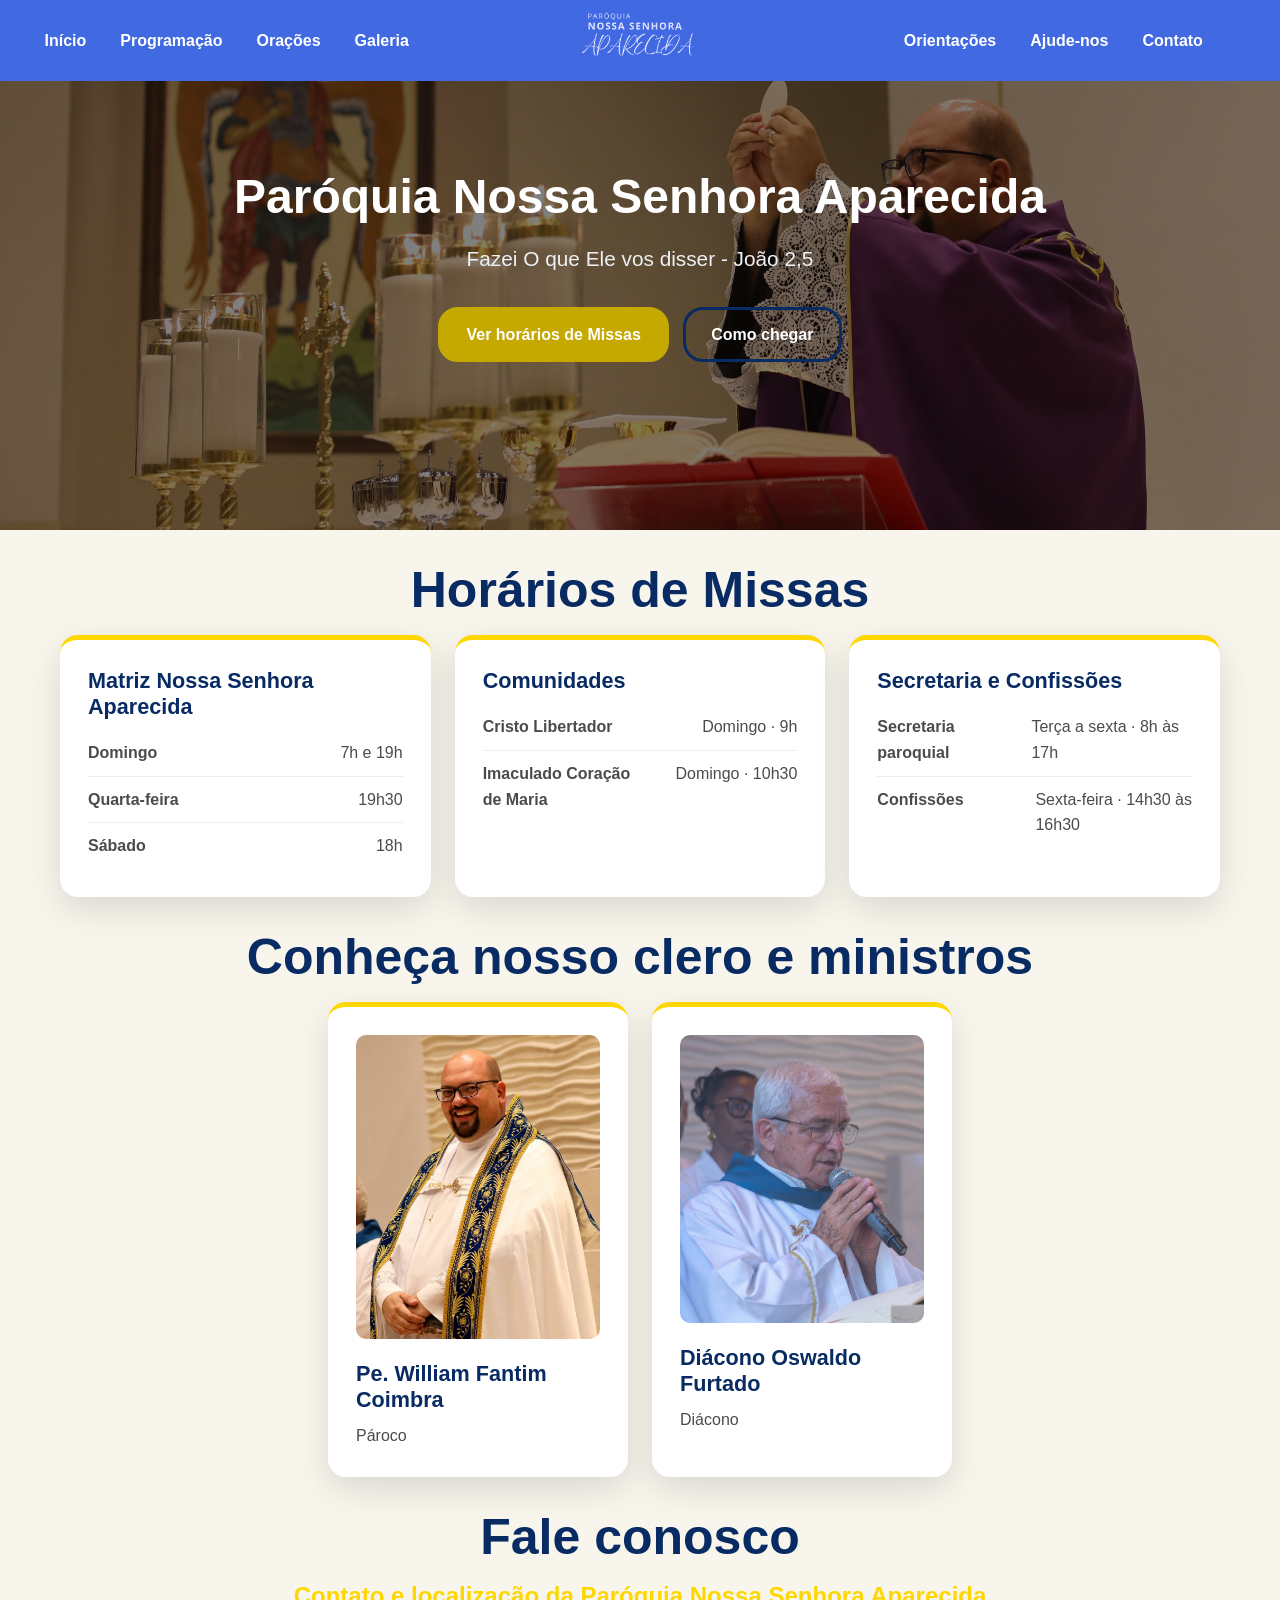
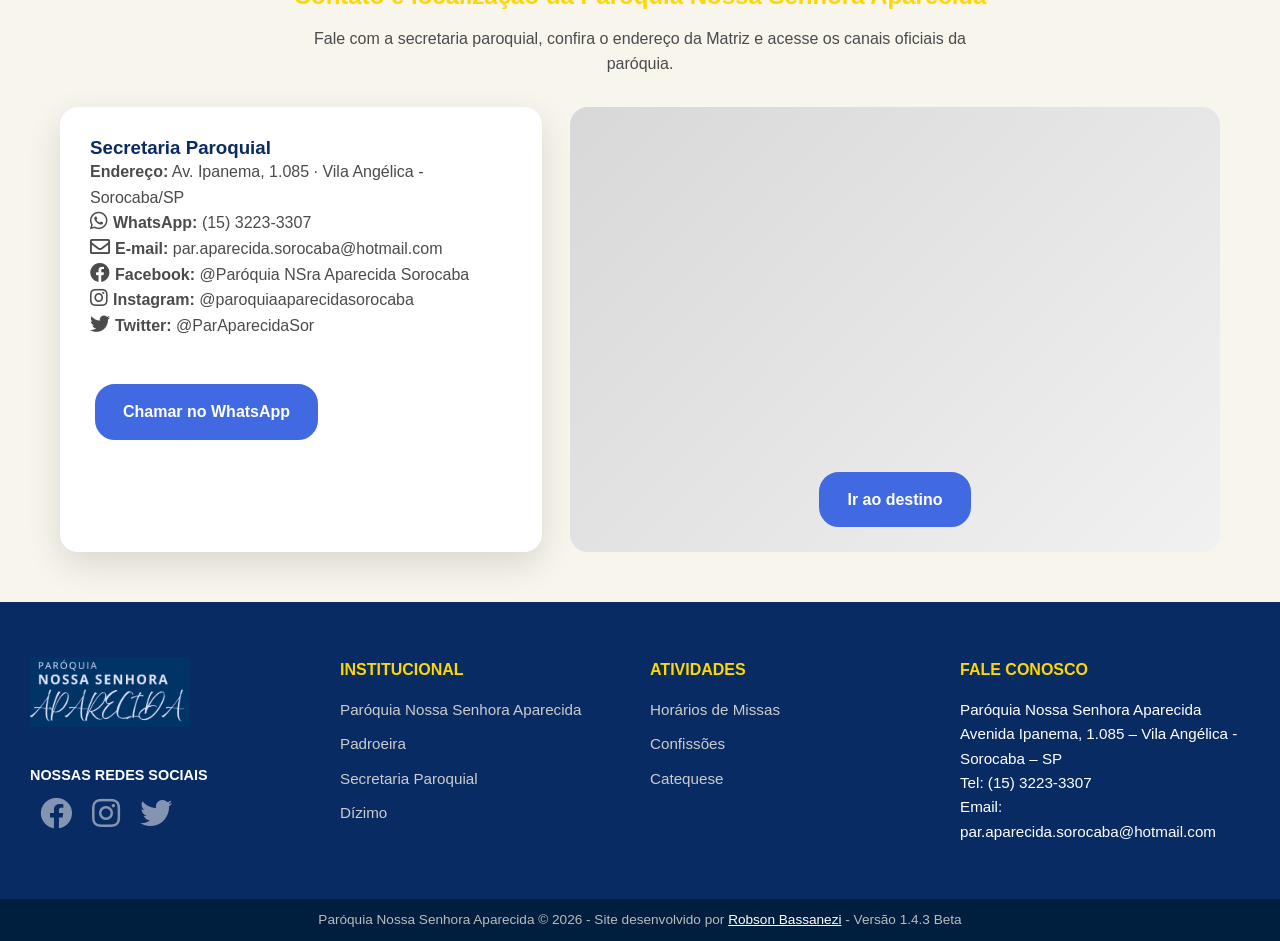
==== index.html @ 01af945e "Galeria adicionada e outras pequenas alterações." ====
<!DOCTYPE html>
<html lang="PT-BR">

<head>
    <meta charset="UTF-8">
    <meta name="viewport" content="width=device-width, initial-scale=1.0"> 

    <link rel="shortcut icon" href="images/global/LogoSite.jpg" type="image/png">
    <link rel="stylesheet" href="css/global/global.css"> <!-- Estilos globais -->
    <link rel="stylesheet" href="css/pages/index/index.css"> <!-- Estilos da página -->
    <link rel="stylesheet" href="https://use.fontawesome.com/releases/v5.15.4/css/all.css">

    <title>Paróquia Nossa Senhora Aparecida | Horários de Missas, Sacramentos e Agenda</title>

    <meta name="description" content="Site oficial da Paróquia Nossa Senhora Aparecida, Vila Angélica, em Sorocaba/SP. Confira horários de missas, confissões, sacramentos, pastorais, agenda paroquial, comunidades, dízimo, contato da secretaria e aprenda orações para aumentar sua fé." />
    <meta name="keywords" content="Paróquia Nossa Senhora Aparecida Sorocaba, Igreja Católica Sorocaba, horários de missa Sorocaba, missa Vila Angélica, sacramentos Sorocaba, batismo Sorocaba, casamento igreja Sorocaba, confissão Sorocaba, Arquidiocese de Sorocaba, Padre Willian, Missa, Santa Missa, Nossa Senhora, Aparecida, Nossa Senhora Aparecida, horário Missas Sorocaba, Pe Willian, paróquia do Padre Willian, pastel" />
    <meta name="author" content="Paróquia Nossa Senhora Aparecida - Vila Angélica" />
    <meta name="robots" content="index, follow, max-image-preview:large" />
    <meta name="theme-color" content="#092b63" />
    <link rel="canonical" href="https://aparecidasorocaba.com.br/" />

    <!-- OPEN GRAPH / WHATSAPP / FACEBOOK -->
    <meta property="og:locale" content="pt_BR" />
    <meta property="og:type" content="website" />
    <meta property="og:title" content="Paróquia Nossa Senhora Aparecida em Sorocaba" />
    <meta property="og:description" content="Horários de missas, sacramentos, pastorais, agenda paroquial e contato da Paróquia Nossa Senhora Aparecida, Vila Angélica, em Sorocaba/SP." />
    <meta property="og:url" content="https://aparecidasorocaba.com.br/" />
    <meta property="og:site_name" content="Paróquia Nossa Senhora Aparecida Sorocaba" />
    <meta property="og:image" content="https://aparecidasorocaba.com.br/assets/img/paroquia-nossa-senhora-aparecida-sorocaba.jpg" />
    <meta property="og:image:alt" content="Paróquia Nossa Senhora Aparecida em Sorocaba" />

    <!-- TWITTER / X -->
    <meta name="twitter:card" content="summary_large_image" />
    <meta name="twitter:title" content="Paróquia Nossa Senhora Aparecida em Sorocaba" />
    <meta name="twitter:description" content="Confira horários de missas, sacramentos, agenda e contato da Paróquia Nossa Senhora Aparecida em Sorocaba/SP." />
    <meta name="twitter:image" content="https://aparecidasorocaba.com.br/assets/img/paroquia-nossa-senhora-aparecida-sorocaba.jpg" />

    <!-- FAVICON -->
    <link rel="icon" href="/images/global/LogoSite.jpg" sizes="any" />
    <link rel="apple-touch-icon" href="/apple-touch-icon.png" />

    <!-- DADOS ESTRUTURADOS PARA GOOGLE E IA -->
    <script type="application/ld+json">
    {
        "@context": "https://schema.org",
        "@type": "Church",
        "name": "Paróquia Nossa Senhora Aparecida",
        "alternateName": "Paróquia Nossa Senhora Aparecida - Vila Angélica",
        "description": "Paróquia católica localizada na Vila Angélica, em Sorocaba/SP, pertencente à Arquidiocese de Sorocaba.",
        "url": "https://aparecidasorocaba.com.br/",
        "logo": "https://aparecidasorocaba.com.br/images/global/LogoSite.jpg",
        "image": "https://aparecidasorocaba.com.br/assets/img/paroquia-nossa-senhora-aparecida-sorocaba.jpg",
        "telephone": "+55-15-3223-3307",
        "email": "par.aparecida.sorocaba@hotmail.com",
        "address": {
        "@type": "PostalAddress",
        "streetAddress": "Av. Ipanema, 1085 - Vila Angélica",
        "addressLocality": "Sorocaba",
        "addressRegion": "SP",
        "postalCode": "18070-671",
        "addressCountry": "BR"
        },
        "geo": {
        "@type": "GeoCoordinates",
        "latitude": "-23.4814673",
        "longitude": "-47.4804649"
        },
        "areaServed": {
        "@type": "City",
        "name": "Sorocaba"
        },
        "parentOrganization": {
        "@type": "Organization",
        "name": "Arquidiocese de Sorocaba",
        "url": "https://arquidiocesesorocaba.org.br/"
        },
        "sameAs": [
        "https://www.instagram.com/paroquiaaparecidasorocaba/"
        ],
        "openingHoursSpecification": [
        {
            "@type": "OpeningHoursSpecification",
            "dayOfWeek": ["Tuesday", "Wednesday", "Thursday", "Friday"],
            "opens": "08:00",
            "closes": "17:00"
        }
        ]
    }
    </script>

    <script type="application/ld+json">
    {
        "@context": "https://schema.org",
        "@type": "FAQPage",
        "mainEntity": [
        {
            "@type": "Question",
            "name": "Quais são os horários de missa da Paróquia Nossa Senhora Aparecida em Sorocaba?",
            "acceptedAnswer": {
            "@type": "Answer",
            "text": "Na Matriz, as missas acontecem aos domingos às 7h e 19h, às quartas-feiras às 19h30 e aos sábados às 18h. Também há missas nas comunidades Cristo Libertador e Imaculado Coração de Maria, às 9h e 10h30 respectivamente."
            }
        },
        {
            "@type": "Question",
            "name": "Onde fica a Paróquia Nossa Senhora Aparecida?",
            "acceptedAnswer": {
            "@type": "Answer",
            "text": "A Paróquia Nossa Senhora Aparecida está localizada na Vila Angélica, em Sorocaba, São Paulo."
            }
        },
        {
            "@type": "Question",
            "name": "Como solicitar batismo, casamento ou outros sacramentos?",
            "acceptedAnswer": {
            "@type": "Answer",
            "text": "Os fiéis podem entrar em contato com a secretaria paroquial para receber orientações sobre documentos, preparação e datas disponíveis para batismo, matrimônio, crisma, primeira comunhão, confissão e unção dos enfermos."
            }
        }
        ]
    }
    </script>

    <script type="application/ld+json">
    {
        "@context": "https://schema.org",
        "@type": "ItemList",
        "name": "Horários de Missas da Paróquia Nossa Senhora Aparecida em Sorocaba",
        "itemListElement": [
        {
            "@type": "ListItem",
            "position": 1,
            "name": "Missa na Matriz - Domingo às 7h e 19h"
        },
        {
            "@type": "ListItem",
            "position": 2,
            "name": "Missa na Matriz - Quarta-feira às 19h30"
        },
        {
            "@type": "ListItem",
            "position": 3,
            "name": "Missa na Matriz - Sábado às 18h"
        },
        {
            "@type": "ListItem",
            "position": 4,
            "name": "Missa na Comunidade Cristo Libertador - Domingo às 9h"
        },
        {
            "@type": "ListItem",
            "position": 5,
            "name": "Missa na Comunidade Imaculado Coração de Maria - Domingo às 10h30"
        }
        ]
    }
    </script>
</head>

<body>
  <!-- NAVBAR -->
  <div id="navbar-placeholder"></div>

  <!-- ====== INÍCIO DA PÁGINA ===== -->
  <main id="inicio-index" class="inicio inicio-index">
      <div class="container">
        <div class="inicio-content">
          <h1>Paróquia Nossa Senhora Aparecida</h1>
          <p>Fazei O que Ele vos disser - João 2,5</p>
          <a href="#horarios" class="botao botao-primario">Ver horários de Missas</a>      
          <a href="#contato" class="botao botao-terciario">Como chegar</a>
        </div>
      </div>
  </main>

  <!-- HORÁRIOS DE MISSAS -->
  <section id="horarios">
    <div class="container">
      <h1>Horários de Missas</h1>
      <div class="grade-3 grade">
        <article class="card">
          <h3>Matriz Nossa Senhora Aparecida</h3>
          <div class="item-card-missa"><strong>Domingo</strong><span>7h e 19h</span></div>
          <div class="item-card-missa"><strong>Quarta-feira</strong><span>19h30</span></div>
          <div class="item-card-missa"><strong>Sábado</strong><span>18h</span></div>
        </article>

        <article class="card card-missa">
          <h3>Comunidades</h3>
          <div class="item-card-missa"><strong>Cristo Libertador</strong><span>Domingo · 9h</span></div>
          <div class="item-card-missa"><strong>Imaculado Coração<br>de Maria</strong><span>Domingo · 10h30</span></div>  
        </article>

        <article class="card card-missa">
          <h3>Secretaria e Confissões</h3>
          <div class="item-card-missa"><strong>Secretaria paroquial</strong><span>Terça a sexta · 8h às 17h</span></div>
          <div class="item-card-missa"><strong>Confissões</strong><span>Sexta-feira · 14h30 às<br>16h30</span></div>
        </article>    
      </div>
    </div>
  </section>



  <!-- NOSSO CLERO -->
  <section id="clero">
    <div class="container">
      <h1>Conheça nosso clero e ministros</h1>
      <div class="grade-2 grade">
        <article class="card card-clero">
          <img src="images/pages/index/Padre.jpg" alt="Pe. William Fantim Coimbra">
          <h3>Pe. William Fantim Coimbra</h3>
          <p>Pároco</p>
        </article>

        <article class="card card-clero">
          <img src="images/pages/index/Diacono.jpg" alt="Diácono Oswaldo Furtado">
          <h3>Diácono Oswaldo Furtado</h3>
          <p>Diácono</p>
        </article>
      </div>
    </div>
  </section>



  <!-- COMO CHEGAR -->
  <section id="contato" aria-labelledby="titulo-contato">
    <div class="container">
      <div class="section-header">
        <h1>Fale conosco</h1>
        <h2>Contato e localização da Paróquia Nossa Senhora Aparecida</h2>
        <p class="descricao">Fale com a secretaria paroquial, confira o endereço da Matriz e acesse os canais oficiais da paróquia.</p>

        <!-- Contato -->
        <div class="contato-content">
          <div class="card-contato">
            <h3>Secretaria Paroquial</h3>
            <p><strong>Endereço:</strong> Av. Ipanema, 1.085 · Vila Angélica - Sorocaba/SP</p>
            <p><strong><i class="fab fa-whatsapp w3-xxlarge"></i>WhatsApp:</strong> <a href="https://wa.me/551532233307" target="_blank" rel="noopener">(15) 3223-3307</a></p>
            <p><strong><i class="far fa-envelope w3-xxlarge"></i>E-mail:</strong> <a href="mailto:par.aparecida.sorocaba@hotmail.com">par.aparecida.sorocaba@hotmail.com</a></p>
            <p><strong><i class="fab fa-facebook w3-xxlarge"></i>Facebook:</strong> <a href="https://www.facebook.com/par.aparecida.sorocaba" target="_blank" rel="noopener">@Paróquia NSra Aparecida Sorocaba</a></p>
            <p><strong><i class="fab fa-instagram w3-xxlarge"></i>Instagram:</strong> <a href="https://www.instagram.com/paroquiaaparecidasorocaba/" target="_blank" rel="noopener">@paroquiaaparecidasorocaba</a></p>
            <p><strong><i class="fab fa-twitter w3-xxlarge"></i>Twitter:</strong> <a href="https://x.com/ParAparecidaSor" target="_blank" rel="noopener">@ParAparecidaSor</a></p>
            <br/>
            <a href="https://wa.me/551532233307" target="_blank" rel="noopener" class="botao botao-secundario">Chamar no WhatsApp</a>
          </div>

          <!-- Mapa -->
          <div class="mapa">
            <iframe src="https://www.google.com/maps/embed?pb=!1m18!1m12!1m3!1d3016.1554776549965!2d-47.480738825490874!3d-23.481683558668212!2m3!1f0!2f0!3f0!3m2!1i1024!2i768!4f13.1!3m3!1m2!1s0x94c5f5937b55c4a5%3A0x5e1872f4ad8158ca!2sPar%C3%B3quia%20Nossa%20Senhora%20Aparecida!5e1!3m2!1spt-BR!2sbr!4v1777221905193!5m2!1spt-BR!2sbr"
              width="600" height="320"
              style="border:0;" allowfullscreen=""
              loading="lazy"
              referrerpolicy="no-referrer-when-downgrade">
            </iframe>
            <a class="botao botao-primario botao-secundario"
            href="https://www.google.com/maps/dir/?api=1&destination=Av+Ipanema+1085+Sorocaba" target="_blank">Ir ao destino</a>
          </div>
        </div>
      </div>
    </div>  
  </section>

  <!-- FOOTER -->
  <div id="footer-placeholder"></div>

  <!-- NAVBAR E FOOTER -->
  <script>
      fetch('navbar.html')
          .then(response => response.text())
          .then(data => document.getElementById('navbar-placeholder').innerHTML = data);

      fetch('footer.html')
          .then(response => response.text())
          .then(data => document.getElementById('footer-placeholder').innerHTML = data);
  </script>
</body>
</html>
---- css/global/global.css ----
/* ===== IMPORTAÇÕES ===== */

@import 'elements.css';
@import 'variables.css';
@import 'inicio.css';
@import 'fundos.css';



/* ===== VARIÁVEIS ===== */
:root {
    --azul-claro: #4169e1;
    --azul-escuro: #092b63;
    --dourado: #ffd700;
    --dourado-escuro: #c5a800;
    --dourado-claro: #f3df96;
    --branco: #ffffff;
    --off-white: #f8f5ed;
    --cinza-texto: #4b4b4b;
    --cinza-claro: #edf0f4;
    
    --verde: #2E7D32;
    --roxo: #7300bb;
    --rosa: #E6A1B0;
    --vermelho: #B71C1C;
    --preto: #000000;

    --sombra: 0 12px 35px rgba(0, 0, 0, 0.12);
}



/* ===== FONTES ===== */
h1, h2, h3 {    
    color: var(--azul-escuro);
    line-height: 1.2;
}

h1 {
    text-align: center;
    font-size: 50px;
    padding: 0px 0px 15px 0px;
}

h2 {
    color: var(--dourado);
    text-align: center;
    padding: 0px 0px 15px 0px;
}

.descricao {
  text-align: center;
  max-width: 700px;
  margin: 0 auto 30px;
  color: var(--cinza-texto);
}

/* ===== NORMALIZAÇÃO ===== */
* {
    margin: 0;
    padding: 0;
    box-sizing: border-box;
}

html {
    scroll-behavior: smooth;
}

body {
      font-family: Arial, Helvetica, sans-serif;
      background: var(--off-white);
      color: var(--cinza-texto);
      line-height: 1.6;
}

.container {
  max-width: 1200px;
  margin: 0 auto;
  padding: 0 20px;
}



/* ===== INÍCIO DAS PÁGINAS ===== */
.inicio {
    background-blend-mode: overlay;
    padding: 168px 20px;
    text-align: center;
    color: var(--branco);
}

.inicio-content h1 {
    color: var(--branco);
    padding: 0px;
    font-size: 3rem;
    margin-bottom: 1rem;
}

.inicio-content p {
    font-size: 1.3rem;
    margin-bottom: 2rem;
    color: var(--cinza-claro);
}



/* ===== GRADES ===== */
.grade-2 {
    grid-template-columns: repeat(2, minmax(250px, 300px));
    justify-content: center;
}
.grade-3 {
    grid-template-columns: repeat(3, 1fr);
    justify-content: center;
}

.inicio + section {
    margin-top: 30px;
    margin-bottom: 30px;
}
---- css/pages/index/index.css ----
/* ===== HORÁRIO DE MISSAS ===== */

.grade {
  display: grid;
  gap: 24px;
}

.card {
  background: var(--branco);
  padding: 28px;
  border-radius: 18px;
  box-shadow: var(--sombra);
  border-top: 5px solid var(--dourado);
  min-height: 230px;
  transition: transform 0.2s, box-shadow 0.2s;
}

.card:hover {
  transform: translateY(-5px);
  box-shadow: 0 6px 12px rgba(0,0,0,0.15);
}

.card h3 {
  margin-bottom: 10px;
  font-size: 1.35rem;
}

.card ul {
  margin-top: 12px;
  padding-left: 18px;
}

.item-card-missa {
  display: flex;
  justify-content: space-between;
  gap: 16px;
  border-bottom: 1px solid #eee;
  padding: 10px 0;
}

.item-card-missa:last-child {
  border-bottom: none;
}

.item-card-missa strong {
  color: var(--azul-profundo);
}

/* Responsivo */
@media (max-width: 900px) {
  .grade {
    grid-template-columns: repeat(2, 1fr);
  }
}

@media (max-width: 600px) {
  .grade {
    grid-template-columns: 1fr;
  }
}



/* ===== NOSSO CLERO ===== */
.card-clero {
  width: 100%;
  max-width: 300px;
  margin-bottom: 30px;
}

.card-clero img {
  width: 100%;
  border-radius: 10px;
  margin-bottom: 15px;
}



/* ===== COMO CHEGAR ===== */
.contato-content {
  display: grid;
  grid-template-columns: 1fr 1fr;
  gap: 28px;
  align-items: stretch;
  margin-bottom: 50px;
}

.card-contato {
  background: var(--branco);
  border-radius: 18px;
  box-shadow: var(--sombra);
  padding: 30px;
}

i {
    color: var(--cinza-texto);
    font-size: 20px;
    margin-right: 5px;
}

a {
  text-decoration: none;
  color: inherit;
}

.mapa {
  min-height: 320px;
  background: linear-gradient(135deg, #d8d8d8, #f1f1f1);
  border-radius: 18px;
  display: grid;
  place-items: center;
  text-align: center;
  color: var(--azul-escuro);
  padding: 25px;
  font-weight: 700;
}
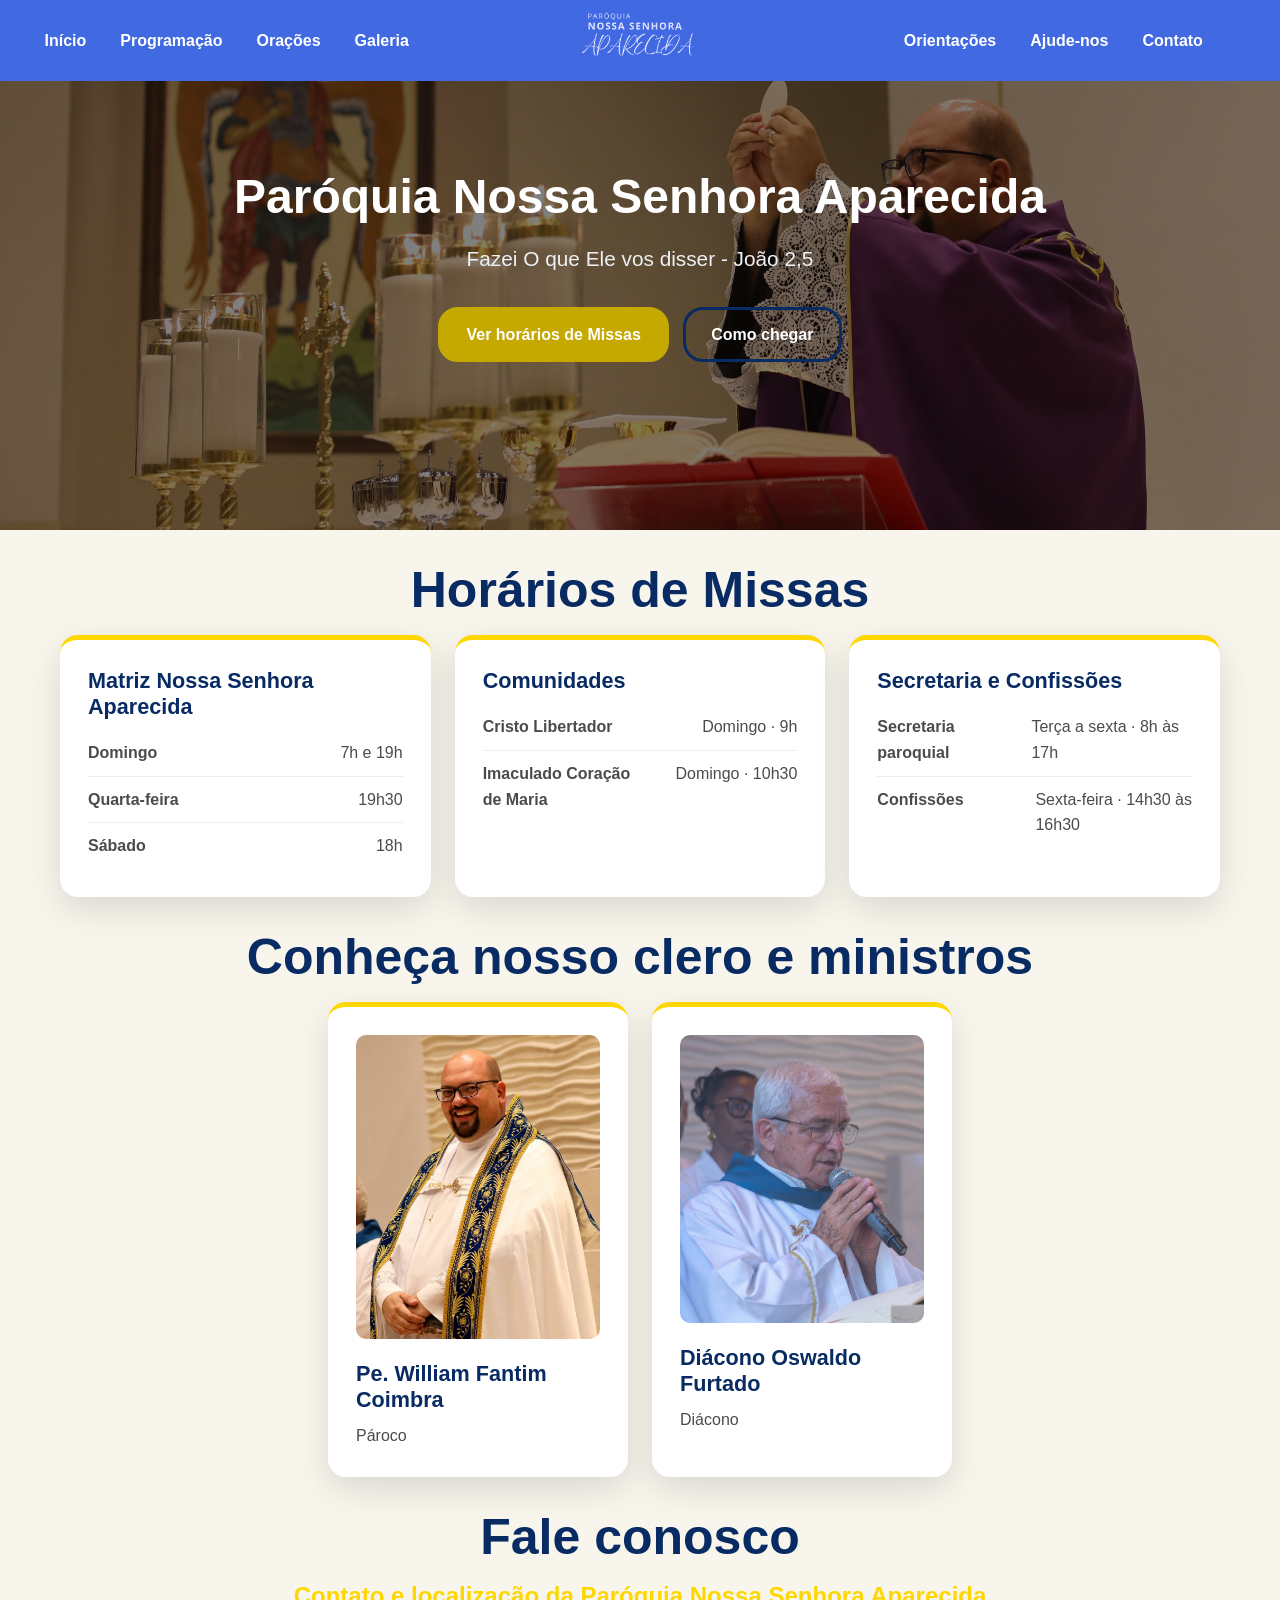
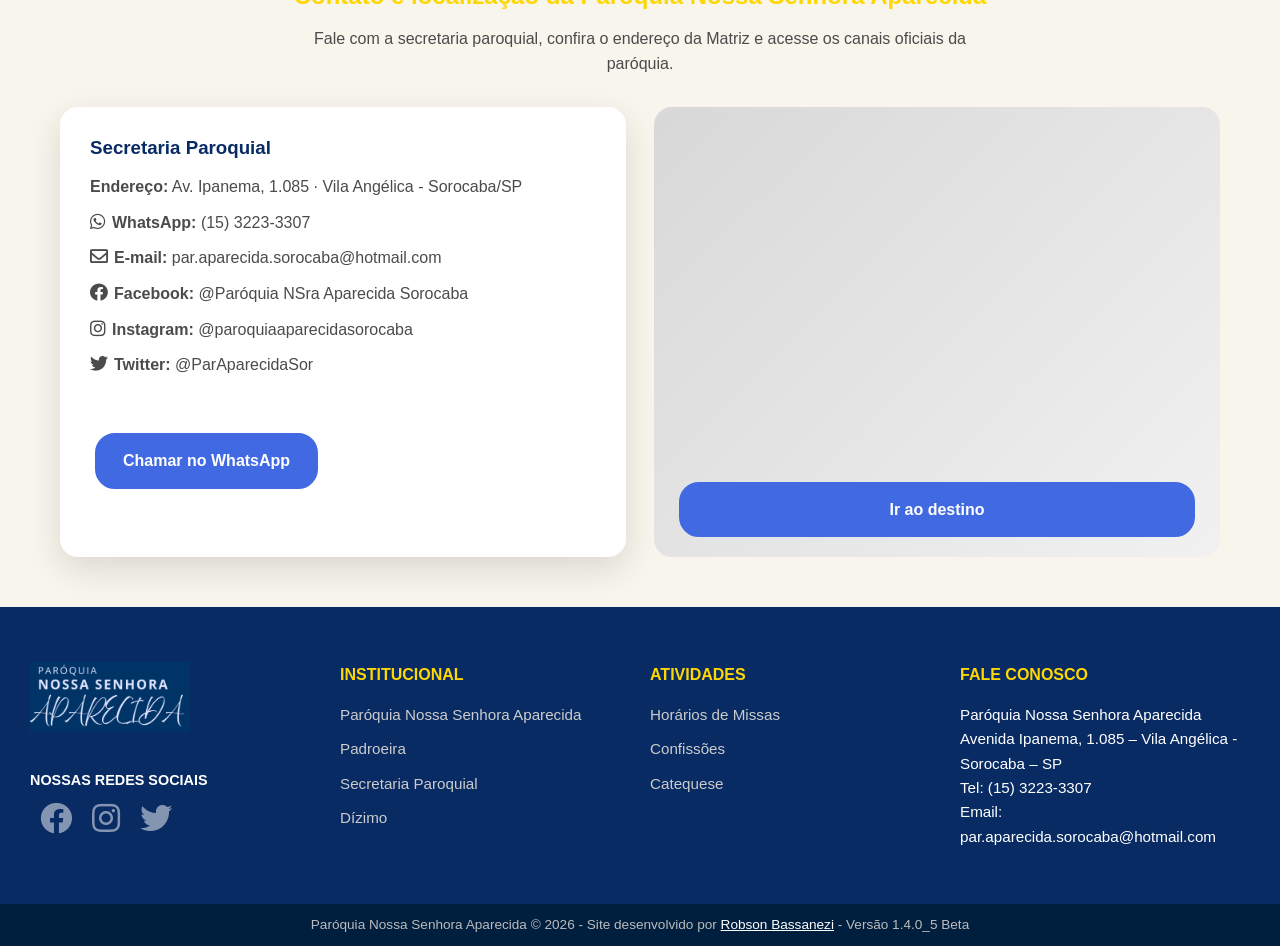
==== commit 845fd214: "Adicionada responsividade no mapa do Index." ====
--- a/index.html
+++ b/index.html
@@ -248,15 +248,19 @@
 
           <!-- Mapa -->
           <div class="mapa">
-            <iframe src="https://www.google.com/maps/embed?pb=!1m18!1m12!1m3!1d3016.1554776549965!2d-47.480738825490874!3d-23.481683558668212!2m3!1f0!2f0!3f0!3m2!1i1024!2i768!4f13.1!3m3!1m2!1s0x94c5f5937b55c4a5%3A0x5e1872f4ad8158ca!2sPar%C3%B3quia%20Nossa%20Senhora%20Aparecida!5e1!3m2!1spt-BR!2sbr!4v1777221905193!5m2!1spt-BR!2sbr"
-              width="600" height="320"
-              style="border:0;" allowfullscreen=""
-              loading="lazy"
-              referrerpolicy="no-referrer-when-downgrade">
-            </iframe>
-            <a class="botao botao-primario botao-secundario"
-            href="https://www.google.com/maps/dir/?api=1&destination=Av+Ipanema+1085+Sorocaba" target="_blank">Ir ao destino</a>
-          </div>
+          <iframe 
+            src="https://www.google.com/maps/embed?pb=!1m18!1m12!1m3!1d3016.1554776549965!2d-47.480738825490874!3d-23.481683558668212!2m3!1f0!2f0!3f0!3m2!1i1024!2i768!4f13.1!3m3!1m2!1s0x94c5f5937b55c4a5%3A0x5e1872f4ad8158ca!2sPar%C3%B3quia%20Nossa%20Senhora%20Aparecida!5e1!3m2!1spt-BR!2sbr!4v1777221905193!5m2!1spt-BR!2sbr"
+            style="border:0; width:100%; height:320px;"
+            allowfullscreen=""
+            loading="lazy">
+          </iframe>
+
+          <a class="botao botao-secundario"
+            href="https://www.google.com/maps/dir/?api=1&destination=Av+Ipanema+1085+Sorocaba"
+            target="_blank">
+            Ir ao destino
+          </a>
+        </div>
         </div>
       </div>
     </div>  
--- a/css/pages/index/index.css
+++ b/css/pages/index/index.css
@@ -77,6 +77,7 @@
 
 
 /* ===== COMO CHEGAR ===== */
+
 .contato-content {
   display: grid;
   grid-template-columns: 1fr 1fr;
@@ -92,10 +93,18 @@
   padding: 30px;
 }
 
+.card-contato h3 {
+  margin-bottom: 15px;
+}
+
+.card-contato p {
+  margin-bottom: 10px;
+}
+
 i {
-    color: var(--cinza-texto);
-    font-size: 20px;
-    margin-right: 5px;
+  color: var(--cinza-texto);
+  font-size: 18px;
+  margin-right: 6px;
 }
 
 a {
@@ -104,13 +113,54 @@
 }
 
 .mapa {
-  min-height: 320px;
   background: linear-gradient(135deg, #d8d8d8, #f1f1f1);
   border-radius: 18px;
-  display: grid;
-  place-items: center;
-  text-align: center;
-  color: var(--azul-escuro);
-  padding: 25px;
-  font-weight: 700;
+  padding: 20px;
+  display: flex;
+  flex-direction: column;
+  gap: 15px;
+}
+
+.mapa iframe {
+  width: 100%;
+  height: 320px;
+  border-radius: 12px;
+}
+
+/* ===== RESPONSIVO ===== */
+
+/* Tablet */
+@media (max-width: 900px) {
+  .contato-content {
+    grid-template-columns: 1fr;
+  }
+}
+
+/* Celular */
+@media (max-width: 600px) {
+
+  .contato-content {
+    gap: 20px;
+  }
+
+  .card-contato {
+    padding: 20px;
+  }
+
+  .card-contato h3 {
+    font-size: 1.2rem;
+  }
+
+  .card-contato p {
+    font-size: 0.95rem;
+  }
+
+  .mapa iframe {
+    height: 250px;
+  }
+
+  .mapa .botao {
+    width: 100%;
+    text-align: center;
+  }
 }
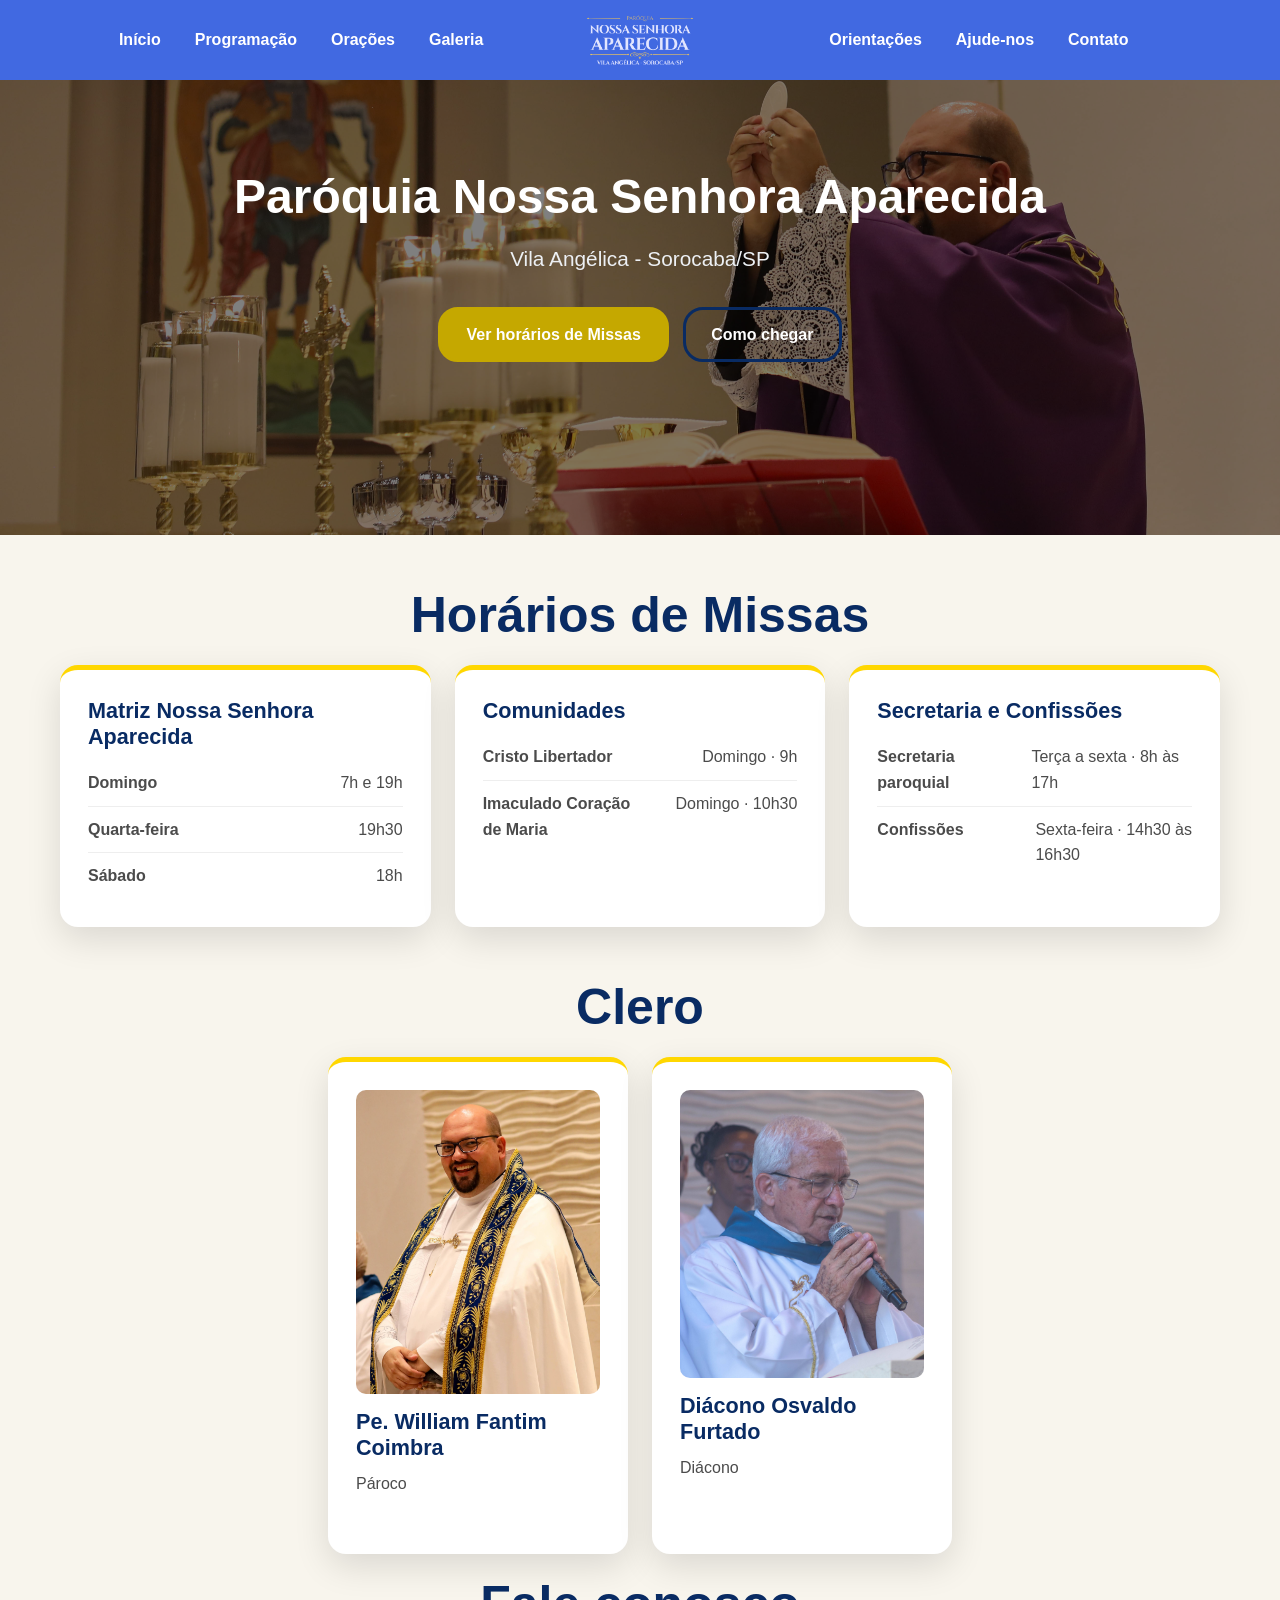
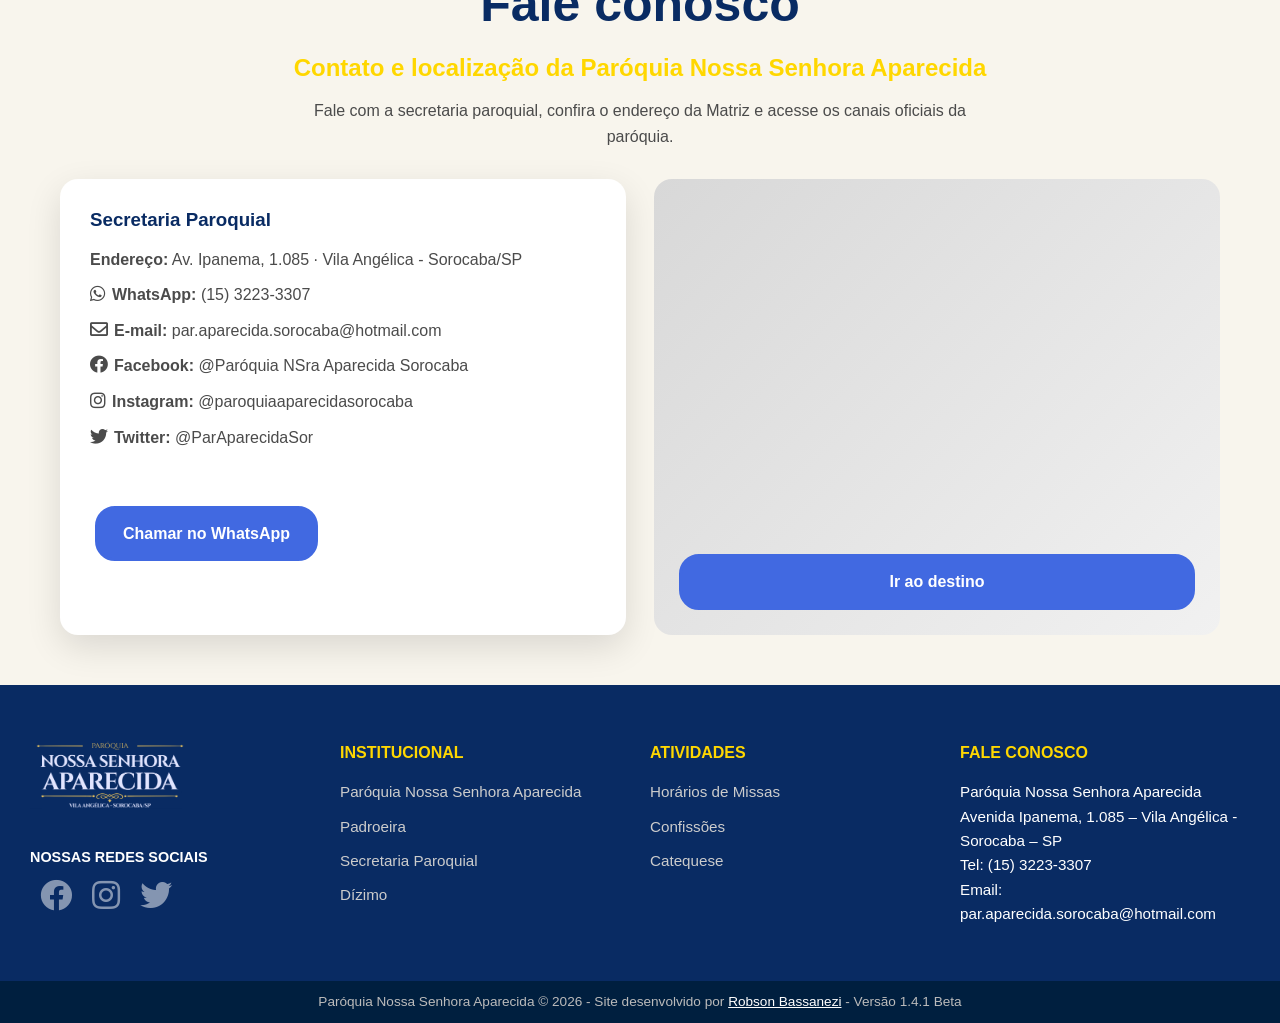
==== commit d3f5b07c: "Pequenas alterações feitas." ====
--- a/index.html
+++ b/index.html
@@ -166,7 +166,7 @@
       <div class="container">
         <div class="inicio-content">
           <h1>Paróquia Nossa Senhora Aparecida</h1>
-          <p>Fazei O que Ele vos disser - João 2,5</p>
+          <p>Vila Angélica - Sorocaba/SP</p>
           <a href="#horarios" class="botao botao-primario">Ver horários de Missas</a>      
           <a href="#contato" class="botao botao-terciario">Como chegar</a>
         </div>
@@ -205,7 +205,7 @@
   <!-- NOSSO CLERO -->
   <section id="clero">
     <div class="container">
-      <h1>Conheça nosso clero e ministros</h1>
+      <h1>Clero</h1>
       <div class="grade-2 grade">
         <article class="card card-clero">
           <img src="images/pages/index/Padre.jpg" alt="Pe. William Fantim Coimbra">
@@ -214,8 +214,8 @@
         </article>
 
         <article class="card card-clero">
-          <img src="images/pages/index/Diacono.jpg" alt="Diácono Oswaldo Furtado">
-          <h3>Diácono Oswaldo Furtado</h3>
+          <img src="images/pages/index/Diacono.jpg" alt="Diácono Osvaldo Furtado">
+          <h3>Diácono Osvaldo Furtado</h3>
           <p>Diácono</p>
         </article>
       </div>
--- a/css/global/global.css
+++ b/css/global/global.css
@@ -39,7 +39,7 @@
 h1 {
     text-align: center;
     font-size: 50px;
-    padding: 0px 0px 15px 0px;
+    padding: 20px 0px 20px 0px;
 }
 
 h2 {
--- a/css/pages/index/index.css
+++ b/css/pages/index/index.css
@@ -3,6 +3,7 @@
 .grade {
   display: grid;
   gap: 24px;
+  align-items: stretch;
 }
 
 .card {
@@ -11,8 +12,16 @@
   border-radius: 18px;
   box-shadow: var(--sombra);
   border-top: 5px solid var(--dourado);
-  min-height: 230px;
   transition: transform 0.2s, box-shadow 0.2s;
+
+  /* deixa todos com mesma altura */
+  height: 100%;
+
+  /* organiza o conteúdo interno */
+  display: flex;
+  flex-direction: column;
+
+  width: 100%;
 }
 
 .card:hover {
@@ -62,9 +71,9 @@
 
 
 /* ===== NOSSO CLERO ===== */
+
 .card-clero {
   width: 100%;
-  max-width: 300px;
   margin-bottom: 30px;
 }
 
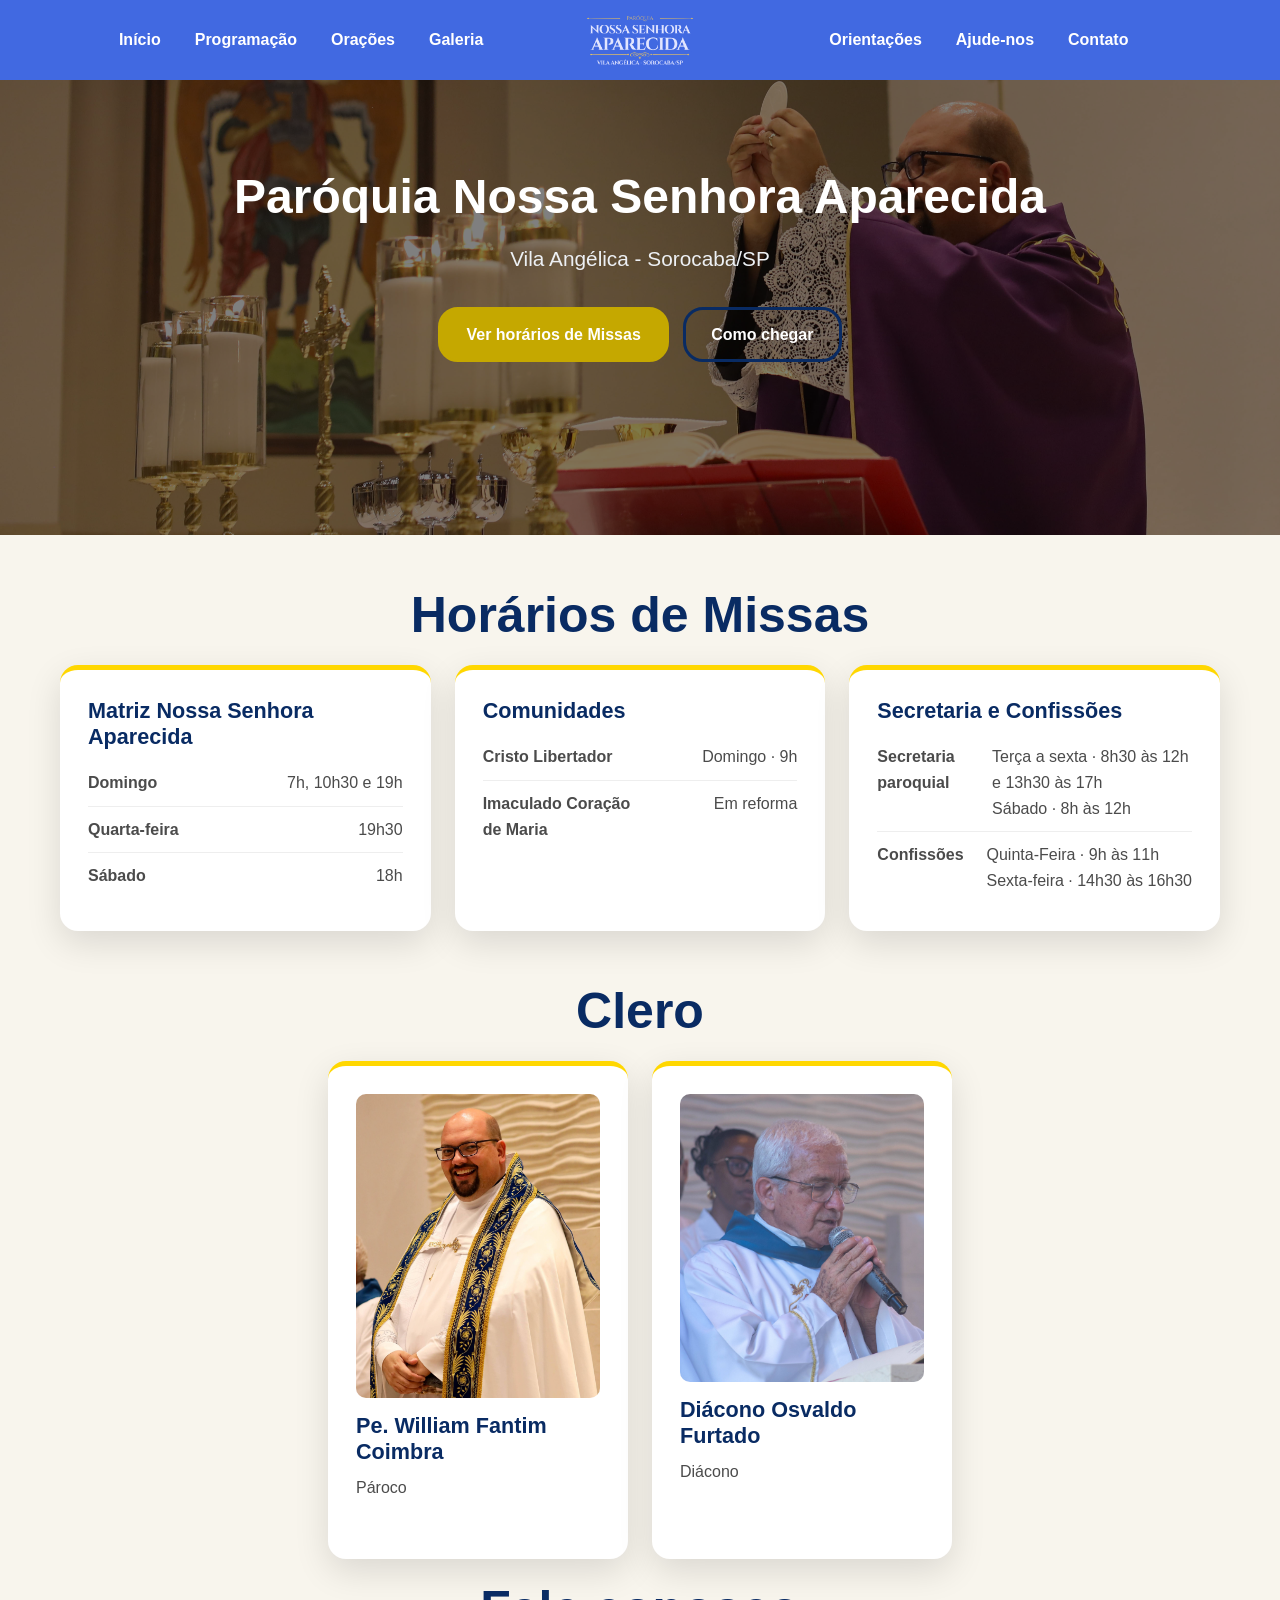
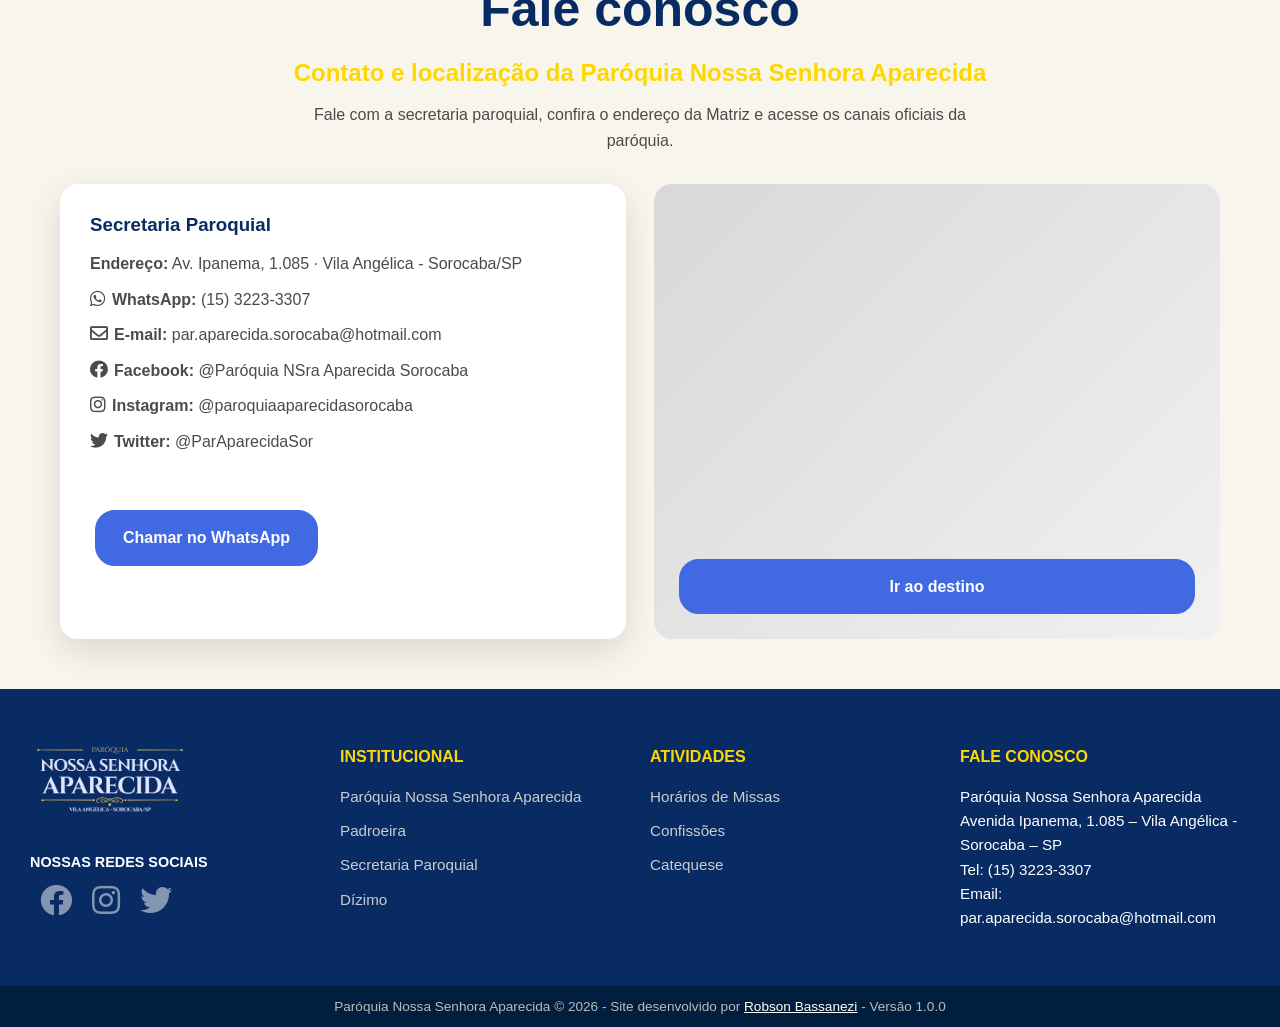
==== commit 5273d8fc: "Horários atualizados." ====
--- a/index.html
+++ b/index.html
@@ -180,7 +180,7 @@
       <div class="grade-3 grade">
         <article class="card">
           <h3>Matriz Nossa Senhora Aparecida</h3>
-          <div class="item-card-missa"><strong>Domingo</strong><span>7h e 19h</span></div>
+          <div class="item-card-missa"><strong>Domingo</strong><span>7h, 10h30 e 19h</span></div>
           <div class="item-card-missa"><strong>Quarta-feira</strong><span>19h30</span></div>
           <div class="item-card-missa"><strong>Sábado</strong><span>18h</span></div>
         </article>
@@ -188,13 +188,13 @@
         <article class="card card-missa">
           <h3>Comunidades</h3>
           <div class="item-card-missa"><strong>Cristo Libertador</strong><span>Domingo · 9h</span></div>
-          <div class="item-card-missa"><strong>Imaculado Coração<br>de Maria</strong><span>Domingo · 10h30</span></div>  
+          <div class="item-card-missa"><strong>Imaculado Coração<br>de Maria</strong><span>Em reforma</span></div>  
         </article>
 
         <article class="card card-missa">
           <h3>Secretaria e Confissões</h3>
-          <div class="item-card-missa"><strong>Secretaria paroquial</strong><span>Terça a sexta · 8h às 17h</span></div>
-          <div class="item-card-missa"><strong>Confissões</strong><span>Sexta-feira · 14h30 às<br>16h30</span></div>
+          <div class="item-card-missa"><strong>Secretaria paroquial</strong><span>Terça a sexta · 8h30 às 12h e 13h30 às 17h<br>Sábado · 8h às 12h</span></div>
+          <div class="item-card-missa"><strong>Confissões</strong><span>Quinta-Feira · 9h às 11h<br>Sexta-feira · 14h30 às 16h30</span></div>
         </article>    
       </div>
     </div>
